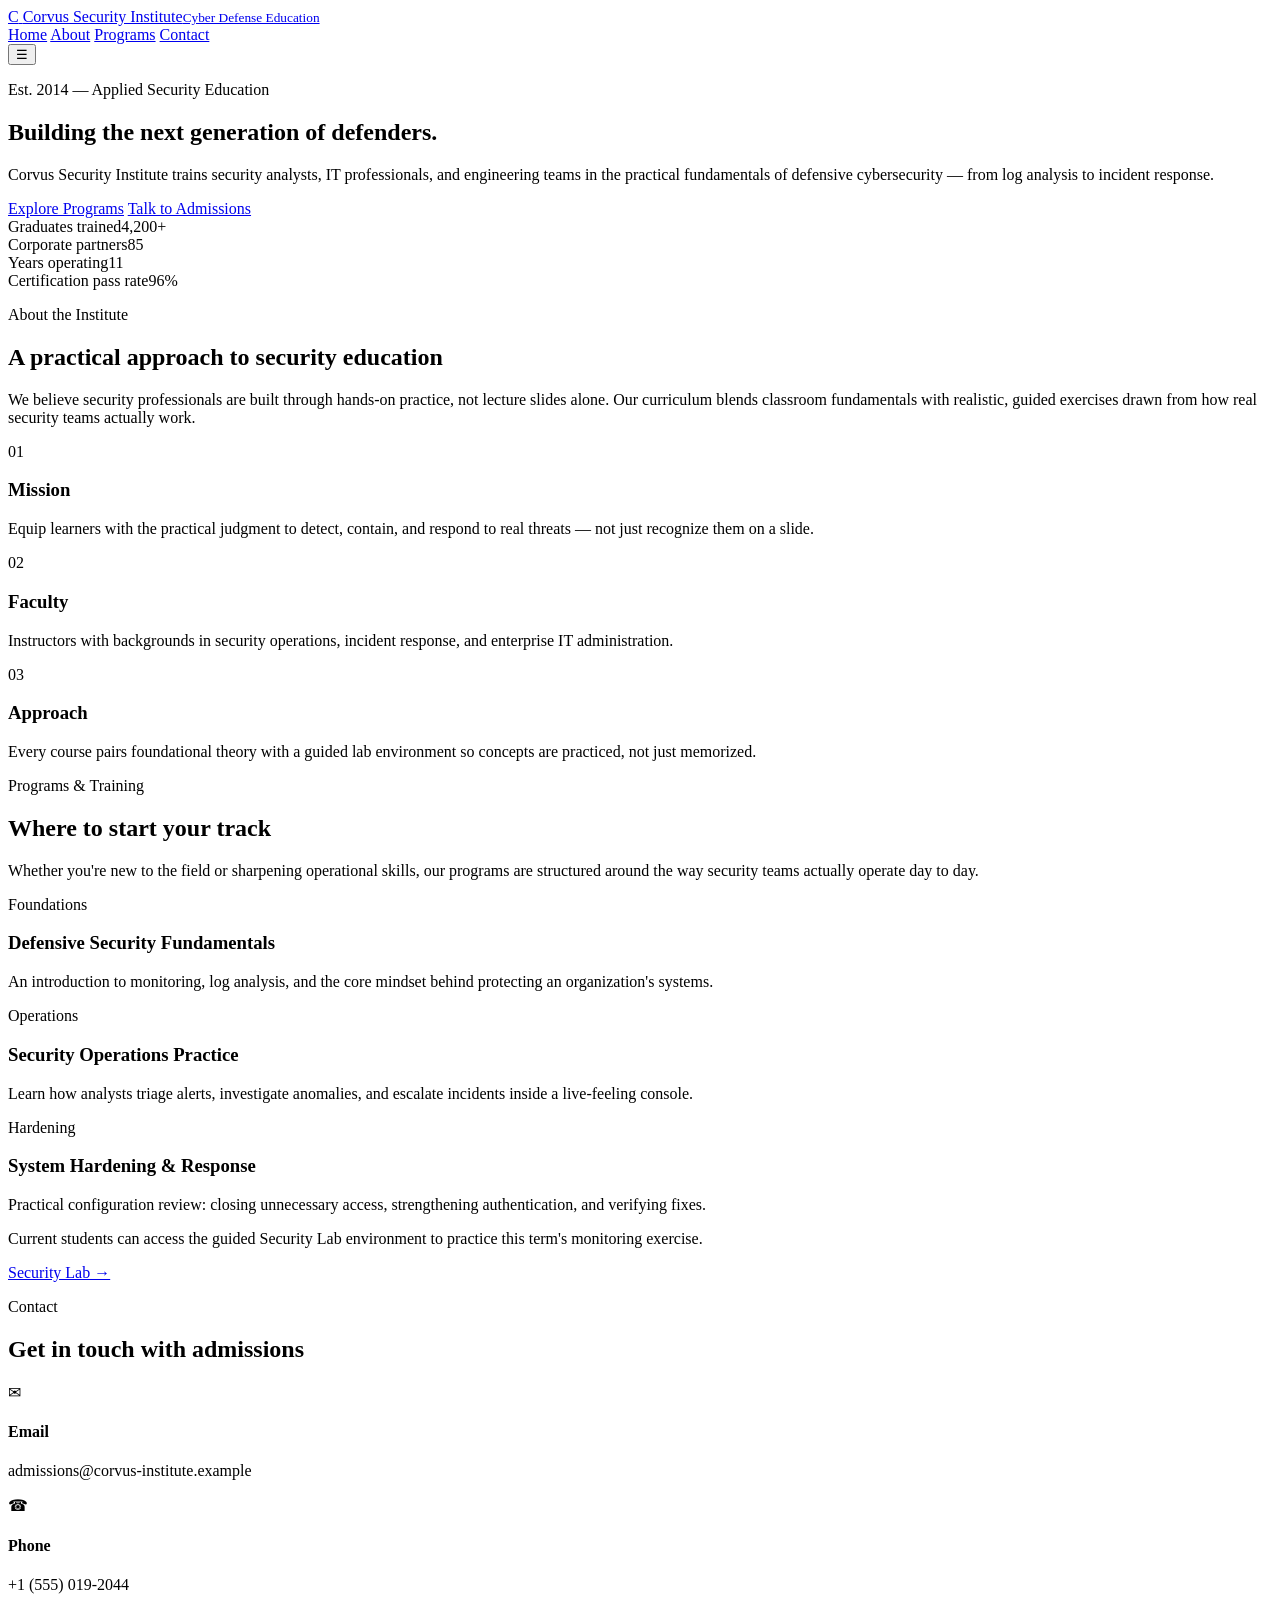
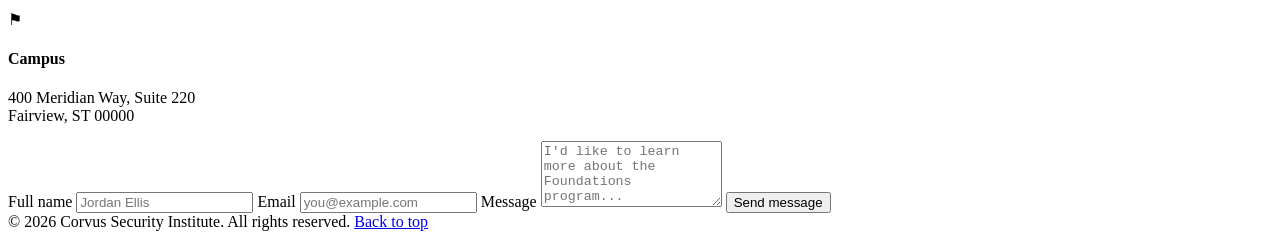
==== Web/CTF-#2/index.html @ 133f51f0 "CTF - #2" ====
<!DOCTYPE html>
<html lang="en">
<head>
<meta charset="UTF-8" />
<meta name="viewport" content="width=device-width, initial-scale=1.0" />
<title>Corvus Security Institute</title>
<link rel="stylesheet" href="css/main.css" />
<link rel="preconnect" href="https://fonts.googleapis.com">
<link href="https://fonts.googleapis.com/css2?family=Inter:wght@400;500;600;700&family=Source+Serif+Pro:wght@600;700&display=swap" rel="stylesheet">
</head>
<body class="site">

  <header class="site-header">
    <div class="container">
      <a href="/" class="site-logo">
        <span class="mark">C</span>
        <span class="name">Corvus Security Institute<small>Cyber Defense Education</small></span>
      </a>
      <nav class="site-nav" id="site-nav">
        <a href="#home">Home</a>
        <a href="#about">About</a>
        <a href="#programs">Programs</a>
        <a href="#contact">Contact</a>
      </nav>
      <button class="nav-toggle" id="nav-toggle" aria-label="Open menu" aria-expanded="false">&#9776;</button>
    </div>
  </header>

  <section class="hero" id="home">
    <div class="container">
      <div>
        <p class="hero-eyebrow">Est. 2014 &mdash; Applied Security Education</p>
        <h1>Building the next generation of defenders.</h1>
        <p class="lede">
          Corvus Security Institute trains security analysts, IT professionals,
          and engineering teams in the practical fundamentals of defensive
          cybersecurity &mdash; from log analysis to incident response.
        </p>
        <div class="hero-actions">
          <a href="#programs" class="btn btn-gold">Explore Programs</a>
          <a href="#contact" class="btn btn-ghost">Talk to Admissions</a>
        </div>
      </div>
      <div class="hero-panel">
        <div class="stat"><span>Graduates trained</span><span class="num">4,200+</span></div>
        <div class="stat"><span>Corporate partners</span><span class="num">85</span></div>
        <div class="stat"><span>Years operating</span><span class="num">11</span></div>
        <div class="stat"><span>Certification pass rate</span><span class="num">96%</span></div>
      </div>
    </div>
  </section>

  <section class="section" id="about">
    <div class="container">
      <p class="section-label">About the Institute</p>
      <h2>A practical approach to security education</h2>
      <p class="lede">
        We believe security professionals are built through hands-on practice,
        not lecture slides alone. Our curriculum blends classroom fundamentals
        with realistic, guided exercises drawn from how real security teams
        actually work.
      </p>
      <div class="about-grid">
        <div class="about-card">
          <p class="num">01</p>
          <h3>Mission</h3>
          <p>Equip learners with the practical judgment to detect, contain, and respond to real threats &mdash; not just recognize them on a slide.</p>
        </div>
        <div class="about-card">
          <p class="num">02</p>
          <h3>Faculty</h3>
          <p>Instructors with backgrounds in security operations, incident response, and enterprise IT administration.</p>
        </div>
        <div class="about-card">
          <p class="num">03</p>
          <h3>Approach</h3>
          <p>Every course pairs foundational theory with a guided lab environment so concepts are practiced, not just memorized.</p>
        </div>
      </div>
    </div>
  </section>

  <section class="section" id="programs">
    <div class="container">
      <p class="section-label">Programs &amp; Training</p>
      <h2>Where to start your track</h2>
      <p class="lede">
        Whether you're new to the field or sharpening operational skills, our
        programs are structured around the way security teams actually
        operate day to day.
      </p>
      <div class="programs-grid">
        <div class="program-card">
          <span class="tag">Foundations</span>
          <h3>Defensive Security Fundamentals</h3>
          <p>An introduction to monitoring, log analysis, and the core mindset behind protecting an organization's systems.</p>
        </div>
        <div class="program-card">
          <span class="tag">Operations</span>
          <h3>Security Operations Practice</h3>
          <p>Learn how analysts triage alerts, investigate anomalies, and escalate incidents inside a live-feeling console.</p>
        </div>
        <div class="program-card">
          <span class="tag">Hardening</span>
          <h3>System Hardening &amp; Response</h3>
          <p>Practical configuration review: closing unnecessary access, strengthening authentication, and verifying fixes.</p>
        </div>
      </div>

      <div class="lab-callout">
        <p>Current students can access the guided Security Lab environment to practice this term's monitoring exercise.</p>
        <a href="/activity.html" class="btn btn-ghost">Security Lab &rarr;</a>
      </div>
    </div>
  </section>

  <section class="section" id="contact" style="border-bottom:none;">
    <div class="container">
      <p class="section-label">Contact</p>
      <h2>Get in touch with admissions</h2>
      <div class="contact-grid">
        <div>
          <div class="contact-detail">
            <span class="icon">&#9993;</span>
            <div>
              <h4>Email</h4>
              <p>admissions@corvus-institute.example</p>
            </div>
          </div>
          <div class="contact-detail">
            <span class="icon">&#9742;</span>
            <div>
              <h4>Phone</h4>
              <p>+1 (555) 019-2044</p>
            </div>
          </div>
          <div class="contact-detail">
            <span class="icon">&#9873;</span>
            <div>
              <h4>Campus</h4>
              <p>400 Meridian Way, Suite 220<br />Fairview, ST 00000</p>
            </div>
          </div>
        </div>
        <form class="contact-form" onsubmit="event.preventDefault(); this.querySelector('button').textContent='Message sent';">
          <label for="name">Full name</label>
          <input id="name" type="text" placeholder="Jordan Ellis" />
          <label for="email">Email</label>
          <input id="email" type="email" placeholder="you@example.com" />
          <label for="message">Message</label>
          <textarea id="message" rows="4" placeholder="I'd like to learn more about the Foundations program..."></textarea>
          <button type="submit" class="btn btn-gold">Send message</button>
        </form>
      </div>
    </div>
  </section>

  <footer class="site-footer">
    <div class="container">
      <span>&copy; 2026 Corvus Security Institute. All rights reserved.</span>
      <a href="#home">Back to top</a>
    </div>
  </footer>

  <script>
    const navToggle = document.getElementById('nav-toggle');
    const siteNav = document.getElementById('site-nav');
    navToggle.addEventListener('click', () => {
      const isOpen = siteNav.classList.toggle('open');
      navToggle.setAttribute('aria-expanded', String(isOpen));
    });
    siteNav.querySelectorAll('a').forEach((a) =>
      a.addEventListener('click', () => {
        siteNav.classList.remove('open');
        navToggle.setAttribute('aria-expanded', 'false');
      })
    );
  </script>
</body>
</html>
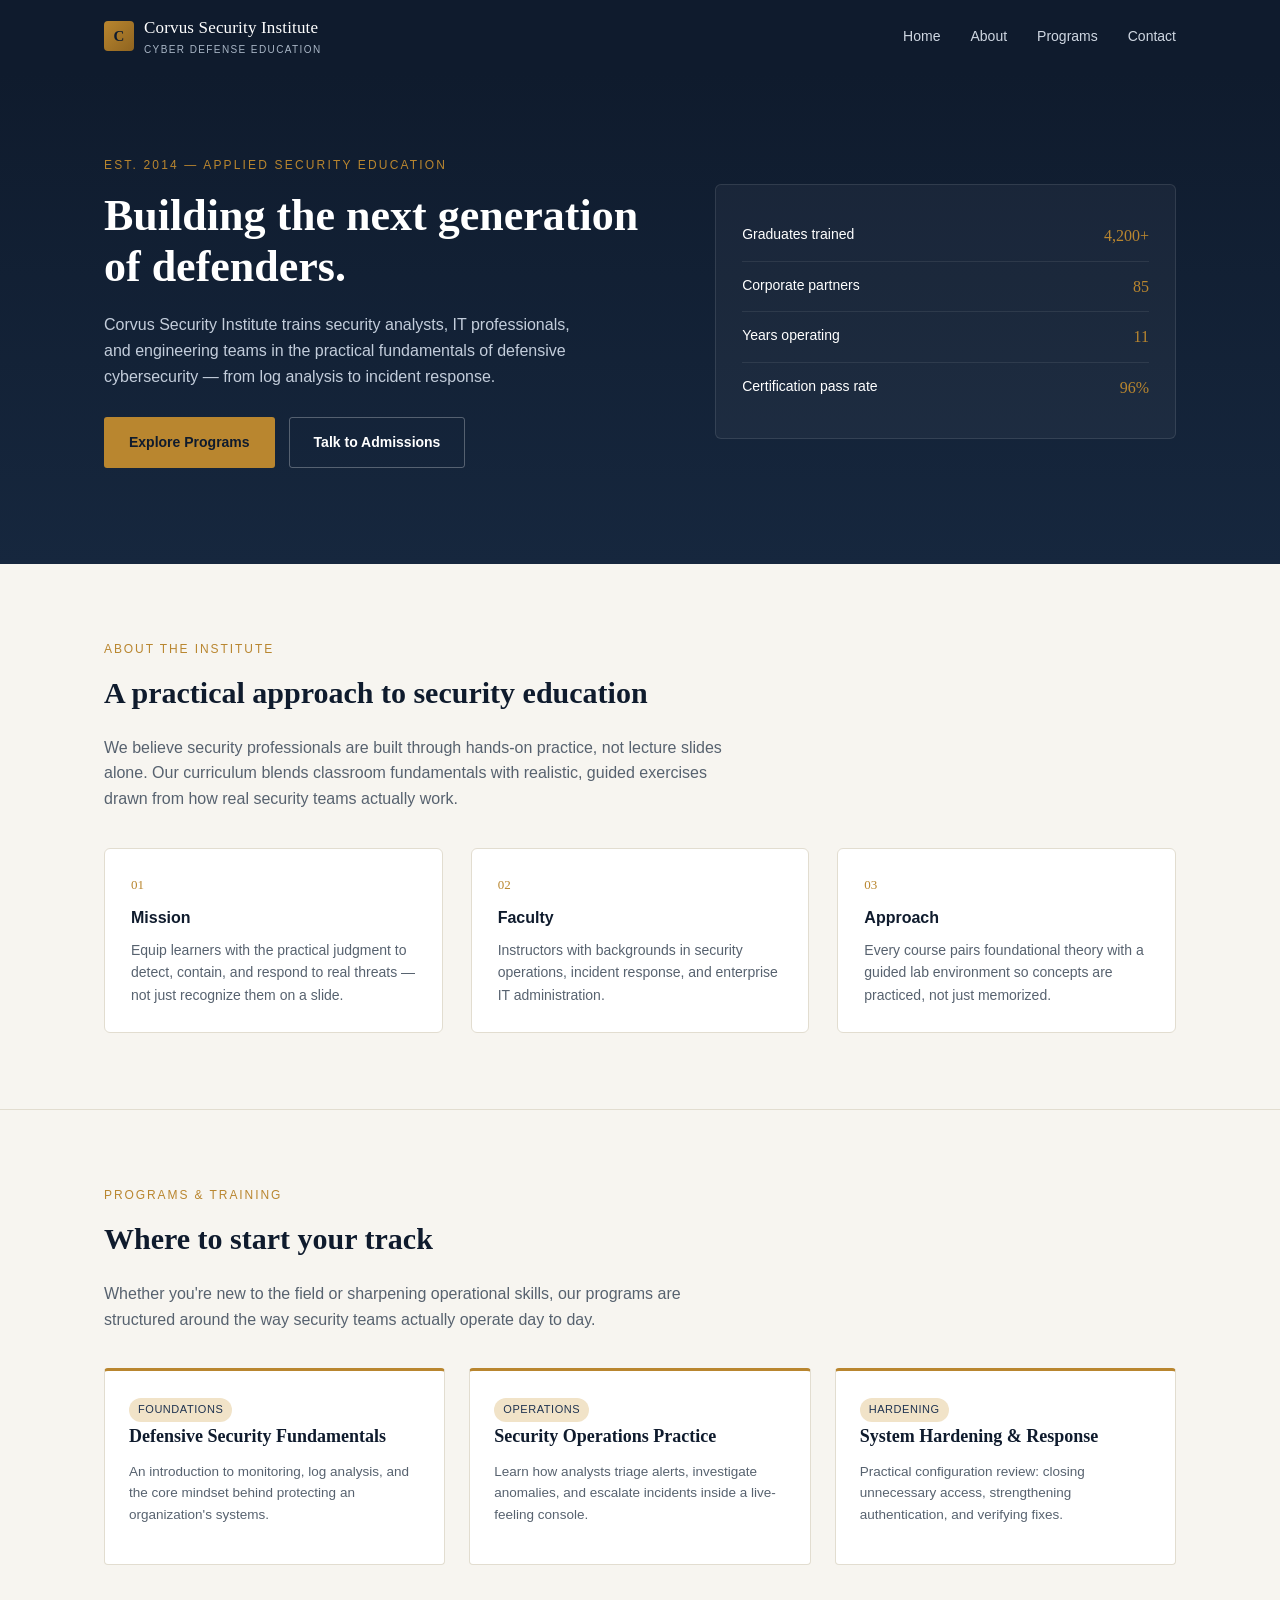
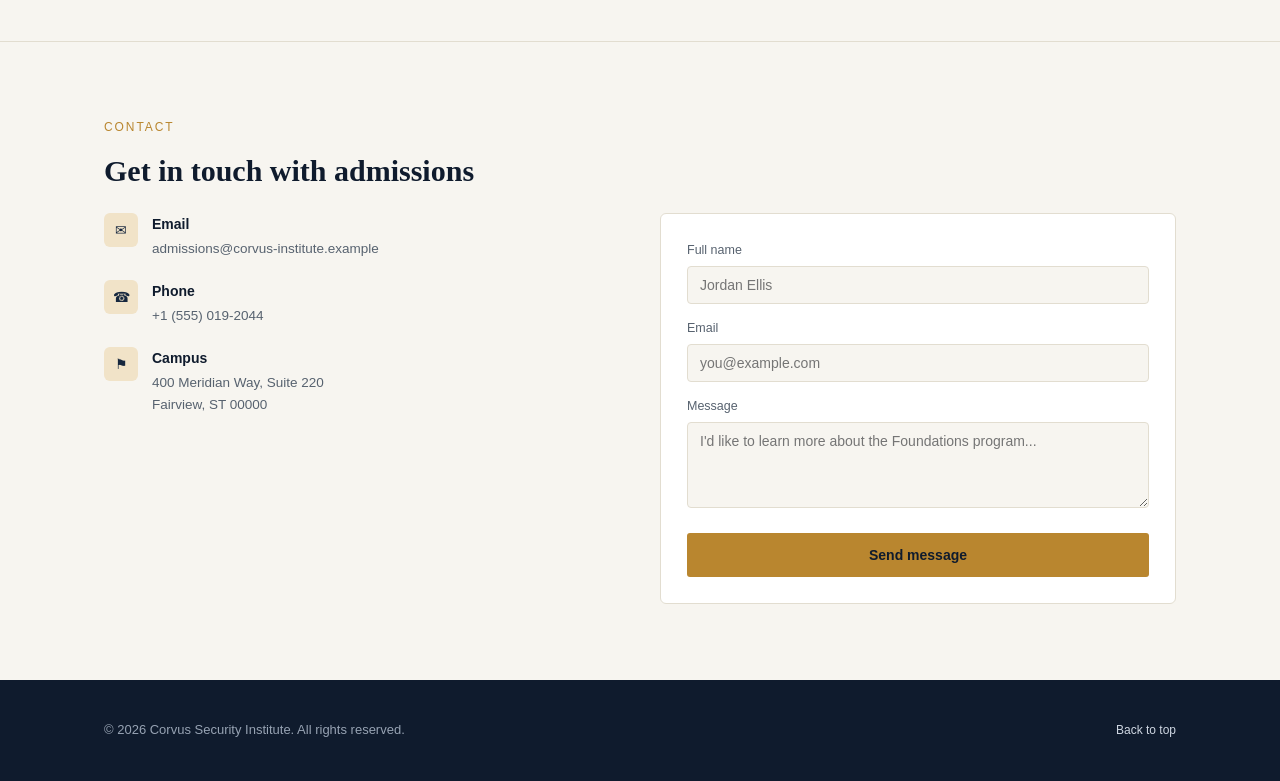
==== commit d0b97273: "Visual Changes" ====
--- a/Web/CTF-#2/index.html
+++ b/Web/CTF-#2/index.html
@@ -4,7 +4,7 @@
 <meta charset="UTF-8" />
 <meta name="viewport" content="width=device-width, initial-scale=1.0" />
 <title>Corvus Security Institute</title>
-<link rel="stylesheet" href="css/main.css" />
+<link rel="stylesheet" href="main.css" />
 <link rel="preconnect" href="https://fonts.googleapis.com">
 <link href="https://fonts.googleapis.com/css2?family=Inter:wght@400;500;600;700&family=Source+Serif+Pro:wght@600;700&display=swap" rel="stylesheet">
 </head>
@@ -107,10 +107,6 @@
         </div>
       </div>
 
-      <div class="lab-callout">
-        <p>Current students can access the guided Security Lab environment to practice this term's monitoring exercise.</p>
-        <a href="/activity.html" class="btn btn-ghost">Security Lab &rarr;</a>
-      </div>
     </div>
   </section>
 
--- a/Web/CTF-#2/main.css
+++ b/Web/CTF-#2/main.css
@@ -0,0 +1,402 @@
+/* =========================================================================
+   main.css — Corvus Security Institute corporate site
+   Palette: deep navy authority + warm signal-gold accent + warm paper base.
+   Typeface pairing: a confident slab-serif display against a quiet grotesk
+   body — meant to read like an established training institute, not a
+   startup landing page.
+   ========================================================================= */
+
+:root {
+  --navy-950: #0f1b2d;
+  --navy-800: #16273e;
+  --navy-700: #1f3350;
+  --paper: #f7f5f0;
+  --paper-raised: #ffffff;
+  --ink: #1b2430;
+  --ink-soft: #57626f;
+  --line: #e2ddd0;
+  --gold: #b9862f;
+  --gold-soft: #f1e3c8;
+
+  --display-font: 'Source Serif Pro', Georgia, 'Times New Roman', serif;
+  --body-font: 'Inter', -apple-system, BlinkMacSystemFont, 'Segoe UI', sans-serif;
+}
+
+* { box-sizing: border-box; }
+
+body.site {
+  margin: 0;
+  background: var(--paper);
+  color: var(--ink);
+  font-family: var(--body-font);
+  line-height: 1.6;
+}
+
+a { color: inherit; }
+
+.container {
+  max-width: 1120px;
+  margin: 0 auto;
+  padding: 0 24px;
+}
+
+/* ---------- Header ---------- */
+.site-header {
+  background: var(--navy-950);
+  color: #fff;
+  position: sticky;
+  top: 0;
+  z-index: 20;
+}
+
+.site-header .container {
+  display: flex;
+  align-items: center;
+  justify-content: space-between;
+  height: 72px;
+}
+
+.site-logo {
+  display: flex;
+  align-items: center;
+  gap: 10px;
+  text-decoration: none;
+  color: #fff;
+}
+.site-logo .mark {
+  width: 30px;
+  height: 30px;
+  border-radius: 4px;
+  background: linear-gradient(135deg, var(--gold) 0%, #8f6420 100%);
+  display: flex;
+  align-items: center;
+  justify-content: center;
+  font-family: var(--display-font);
+  font-weight: 700;
+  font-size: 15px;
+  color: var(--navy-950);
+}
+.site-logo .name {
+  font-family: var(--display-font);
+  font-size: 17px;
+  letter-spacing: 0.01em;
+}
+.site-logo .name small {
+  display: block;
+  font-family: var(--body-font);
+  font-size: 10px;
+  letter-spacing: 0.14em;
+  color: #a9b6c6;
+  text-transform: uppercase;
+  margin-top: 1px;
+}
+
+.site-nav {
+  display: flex;
+  align-items: center;
+  gap: 30px;
+}
+.site-nav a {
+  text-decoration: none;
+  color: #cfd7e2;
+  font-size: 14px;
+  transition: color 0.15s ease;
+}
+.site-nav a:hover { color: #fff; }
+
+.nav-toggle {
+  display: none;
+  background: none;
+  border: none;
+  color: #fff;
+  font-size: 22px;
+  cursor: pointer;
+}
+
+/* ---------- Hero ---------- */
+.hero {
+  background: linear-gradient(180deg, var(--navy-950) 0%, var(--navy-800) 100%);
+  color: #fff;
+  padding: 84px 0 96px;
+}
+.hero .container {
+  display: grid;
+  grid-template-columns: 1.1fr 0.9fr;
+  gap: 48px;
+  align-items: center;
+}
+.hero-eyebrow {
+  font-size: 12px;
+  letter-spacing: 0.18em;
+  text-transform: uppercase;
+  color: var(--gold);
+  margin: 0 0 16px;
+}
+.hero h1 {
+  font-family: var(--display-font);
+  font-size: 44px;
+  line-height: 1.15;
+  margin: 0 0 20px;
+  font-weight: 600;
+}
+.hero p.lede {
+  font-size: 16px;
+  color: #c3cddb;
+  max-width: 480px;
+  margin: 0 0 28px;
+}
+.hero-actions {
+  display: flex;
+  gap: 14px;
+  flex-wrap: wrap;
+}
+
+.btn {
+  display: inline-flex;
+  align-items: center;
+  gap: 8px;
+  padding: 13px 24px;
+  border-radius: 3px;
+  font-size: 14px;
+  font-weight: 600;
+  text-decoration: none;
+  cursor: pointer;
+  border: 1px solid transparent;
+  transition: transform 0.12s ease, background 0.15s ease;
+}
+.btn:hover { transform: translateY(-1px); }
+.btn.btn-gold {
+  background: var(--gold);
+  color: var(--navy-950);
+}
+.btn.btn-gold:hover { background: #c99539; }
+.btn.btn-ghost {
+  border-color: rgba(255,255,255,0.28);
+  color: #fff;
+}
+.btn.btn-ghost:hover { background: rgba(255,255,255,0.08); }
+
+.hero-panel {
+  background: rgba(255,255,255,0.04);
+  border: 1px solid rgba(255,255,255,0.1);
+  border-radius: 6px;
+  padding: 26px;
+}
+.hero-panel .stat {
+  display: flex;
+  justify-content: space-between;
+  padding: 12px 0;
+  border-bottom: 1px solid rgba(255,255,255,0.08);
+  font-size: 14px;
+}
+.hero-panel .stat:last-child { border-bottom: none; }
+.hero-panel .stat .num {
+  font-family: var(--display-font);
+  color: var(--gold);
+  font-size: 16px;
+}
+
+/* ---------- Sections ---------- */
+.section {
+  padding: 76px 0;
+  border-bottom: 1px solid var(--line);
+}
+.section-label {
+  font-size: 12px;
+  letter-spacing: 0.16em;
+  text-transform: uppercase;
+  color: var(--gold);
+  margin: 0 0 10px;
+}
+.section h2 {
+  font-family: var(--display-font);
+  font-size: 30px;
+  margin: 0 0 18px;
+  color: var(--navy-950);
+}
+.section .lede {
+  color: var(--ink-soft);
+  max-width: 640px;
+  margin-bottom: 36px;
+}
+
+.about-grid {
+  display: grid;
+  grid-template-columns: repeat(3, 1fr);
+  gap: 28px;
+}
+.about-card {
+  background: var(--paper-raised);
+  border: 1px solid var(--line);
+  border-radius: 6px;
+  padding: 26px;
+}
+.about-card .num {
+  font-family: var(--display-font);
+  color: var(--gold);
+  font-size: 13px;
+  margin-bottom: 10px;
+}
+.about-card h3 {
+  margin: 0 0 8px;
+  font-size: 16px;
+  color: var(--navy-950);
+}
+.about-card p {
+  margin: 0;
+  color: var(--ink-soft);
+  font-size: 14px;
+}
+
+.programs-grid {
+  display: grid;
+  grid-template-columns: repeat(3, 1fr);
+  gap: 24px;
+}
+.program-card {
+  background: var(--paper-raised);
+  border: 1px solid var(--line);
+  border-top: 3px solid var(--gold);
+  border-radius: 4px;
+  padding: 24px;
+}
+.program-card h3 {
+  font-family: var(--display-font);
+  font-size: 18px;
+  margin: 0 0 10px;
+  color: var(--navy-950);
+}
+.program-card p {
+  color: var(--ink-soft);
+  font-size: 13.5px;
+  margin: 0 0 14px;
+}
+.program-card .tag {
+  display: inline-block;
+  font-size: 11px;
+  letter-spacing: 0.05em;
+  text-transform: uppercase;
+  color: var(--navy-700);
+  background: var(--gold-soft);
+  padding: 3px 9px;
+  border-radius: 100px;
+}
+
+.lab-callout {
+  margin-top: 40px;
+  background: var(--navy-950);
+  border-radius: 6px;
+  padding: 26px 30px;
+  display: flex;
+  align-items: center;
+  justify-content: space-between;
+  gap: 20px;
+  flex-wrap: wrap;
+}
+.lab-callout p {
+  color: #c3cddb;
+  margin: 0;
+  font-size: 13.5px;
+  max-width: 480px;
+}
+.lab-callout .btn-ghost {
+  white-space: nowrap;
+}
+
+.contact-grid {
+  display: grid;
+  grid-template-columns: 1fr 1fr;
+  gap: 40px;
+}
+.contact-detail {
+  display: flex;
+  gap: 14px;
+  margin-bottom: 20px;
+}
+.contact-detail .icon {
+  width: 34px;
+  height: 34px;
+  border-radius: 6px;
+  background: var(--gold-soft);
+  color: var(--navy-800);
+  display: flex;
+  align-items: center;
+  justify-content: center;
+  font-size: 14px;
+  flex-shrink: 0;
+}
+.contact-detail h4 {
+  margin: 0 0 3px;
+  font-size: 14px;
+  color: var(--navy-950);
+}
+.contact-detail p {
+  margin: 0;
+  font-size: 13.5px;
+  color: var(--ink-soft);
+}
+
+.contact-form {
+  background: var(--paper-raised);
+  border: 1px solid var(--line);
+  border-radius: 6px;
+  padding: 26px;
+}
+.contact-form label {
+  display: block;
+  font-size: 12.5px;
+  color: var(--ink-soft);
+  margin: 14px 0 6px;
+}
+.contact-form label:first-child { margin-top: 0; }
+.contact-form input,
+.contact-form textarea {
+  width: 100%;
+  border: 1px solid var(--line);
+  border-radius: 4px;
+  padding: 10px 12px;
+  font-family: var(--body-font);
+  font-size: 14px;
+  background: var(--paper);
+}
+.contact-form button {
+  margin-top: 18px;
+  width: 100%;
+  justify-content: center;
+}
+
+/* ---------- Footer ---------- */
+.site-footer {
+  background: var(--navy-950);
+  color: #97a3b3;
+  padding: 40px 0;
+  font-size: 13px;
+}
+.site-footer .container {
+  display: flex;
+  justify-content: space-between;
+  align-items: center;
+  flex-wrap: wrap;
+  gap: 12px;
+}
+.site-footer a { color: #cfd7e2; text-decoration: none; font-size: 12px; }
+
+@media (max-width: 860px) {
+  .hero .container { grid-template-columns: 1fr; }
+  .about-grid, .programs-grid, .contact-grid { grid-template-columns: 1fr; }
+  .site-nav {
+    display: none;
+    position: absolute;
+    top: 72px;
+    left: 0;
+    right: 0;
+    background: var(--navy-950);
+    flex-direction: column;
+    gap: 0;
+    border-top: 1px solid rgba(255,255,255,0.08);
+  }
+  .site-nav.open { display: flex; }
+  .site-nav a { padding: 14px 24px; border-bottom: 1px solid rgba(255,255,255,0.06); }
+  .nav-toggle { display: block; }
+  .hero h1 { font-size: 32px; }
+}
